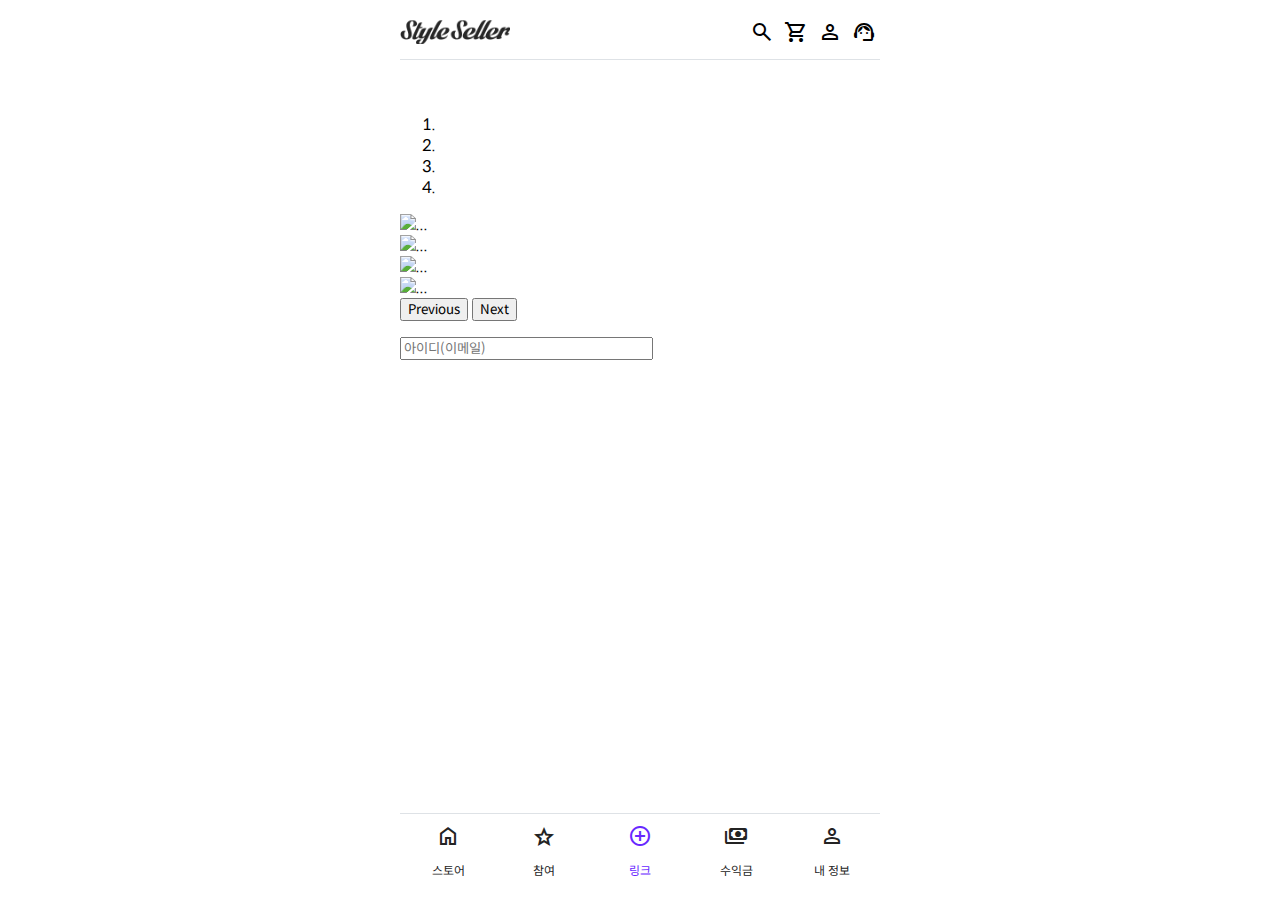
==== log_select.html @ 2535359a "[update] subpage1/5 add Reactive Web Page" ====
<!DOCTYPE html>
<html lang="en">
<head>
	<meta charset="UTF-8">
	<meta name="viewport" content="width=device-width, initial-scale=1.0">

	<link rel="stylesheet" href="https://cdn.jsdelivr.net/npm/bootstrap@4.6.2/dist/css/bootstrap.min.css" integrity="sha384-xOolHFLEh07PJGoPkLv1IbcEPTNtaed2xpHsD9ESMhqIYd0nLMwNLD69Npy4HI+N" crossorigin="anonymous">


	<link rel="stylesheet" href="https://fonts.googleapis.com/css2?family=Material+Symbols+Outlined:opsz,wght,FILL,GRAD@20..48,100..700,0..1,-50..200" />


	<link rel="stylesheet" href="log-select.css">
	<link rel="stylesheet" href="fonts.css">



	<title>로그인</title>
</head>



<body>
	


	<div id="wrapper">
		


		<div id="nav">

			<div class="nav_logo"></div>
			<div class="nab_menu_1">
				<div><a href="" class="search fons_style_none "><span class="material-symbols-outlined nav-icon">
					search
				</span></a></div>
				<div><a href="" class="cart fons_style_none"><span class="material-symbols-outlined nav-icon">
					shopping_cart
				</span></a></div>
				<div><a href="" class="personal fons_style_none "><span class="material-symbols-outlined nav-icon">
					person
				</span></a></div>
				<div><a href="" class="cust_service fons_style_none "><span class="material-symbols-outlined nav-icon">
					support_agent
				</span></a></div>
			</div>

		</div>





		<!-- carousel -->



		<div class="container-fluid">
			<div class="row">
				<div class="col">



					<div id="carouselExampleIndicators" class="carousel slide" data-ride="carousel">

						<ol class="carousel-indicators">
							<li data-target="#carouselExampleIndicators" data-slide-to="0" class="active"></li>
							<li data-target="#carouselExampleIndicators" data-slide-to="1"></li>
							<li data-target="#carouselExampleIndicators" data-slide-to="2"></li>
							<li data-target="#carouselExampleIndicators" data-slide-to="3"></li>							
						</ol>


						<div class="carousel-inner">
							<div class="carousel-item active">
								<img src="img/slide1.jpg" class="d-block w-100 img-fluid" alt="...">
							</div>
							<div class="carousel-item">
								<img src="img/slide2.jpg" class="d-block w-100 img-fluid" alt="...">
							</div>
							<div class="carousel-item">
								<img src="img/slide3.jpg" class="d-block w-100 img-fluid" alt="...">
							</div>
							<div class="carousel-item">
								<img src="img/slide4.jpg" class="d-block w-100 img-fluid" alt="...">
							</div>
						</div>


						<button class="carousel-control-prev" type="button" data-target="#carouselExampleIndicators" data-slide="prev">
							<span class="carousel-control-prev-icon" aria-hidden="true"></span>
							<span class="sr-only">Previous</span>
						</button>

						<button class="carousel-control-next" type="button" data-target="#carouselExampleIndicators" data-slide="next">
							<span class="carousel-control-next-icon" aria-hidden="true"></span>
							<span class="sr-only">Next</span>
						</button>
					</div>





				</div>
			</div>

		</div>



		<!-- 로그인메뉴 -->


		<form action="">

			<p><input type="text" placeholder="아이디(이메일)" name="id"></p>			

		</form>

		<!-- 작성 영역 -->


		<div id="nav2">

			<div class="nav2_menu">
				<a href="">
					<span class="material-symbols-outlined">
						home
					</span>
					<p>스토어</p>
				</a>
			</div>


			<div class="nav2_menu">
				<a href="">
					<span class="material-symbols-outlined">
						star
					</span>
					<p>참여</p>
				</a>
			</div>



			<div class="nav2_menu">

				<a href=""><span class="material-symbols-outlined">
					add_circle
				</span>
				<p>링크</p>
			</a>

		</div>


		<div class="nav2_menu">

			<a href="">
				<span class="material-symbols-outlined">
					payments
				</span>

				<p>수익금</p>

			</a>

		</div>


		<div class="nav2_menu">
			<a href="">
				<span class="material-symbols-outlined">
					person
				</span>
				<p>내 정보</p>
			</a>
		</div>


	</div>


</div>



<script src="https://cdn.jsdelivr.net/npm/jquery@3.5.1/dist/jquery.slim.min.js" integrity="sha384-DfXdz2htPH0lsSSs5nCTpuj/zy4C+OGpamoFVy38MVBnE+IbbVYUew+OrCXaRkfj" crossorigin="anonymous"></script>
<script src="https://cdn.jsdelivr.net/npm/bootstrap@4.6.2/dist/js/bootstrap.bundle.min.js" integrity="sha384-Fy6S3B9q64WdZWQUiU+q4/2Lc9npb8tCaSX9FK7E8HnRr0Jz8D6OP9dO5Vg3Q9ct" crossorigin="anonymous"></script>


<script>
	
	$('.carousel').carousel({
		interval: 1000
	})

</script>


</body>


</html>
---- log-select.css ----
body {
	overflow-x: hidden;
	padding-top: 40px;
	padding-bottom: 50px;
}




.material-symbols-outlined {
  font-variation-settings:
  'FILL' 0,
  'wght' 400,
  'GRAD' 0,
  'opsz' 24
}



#wrapper {
	width: 480px;
	padding: 50px 10px;
	margin: 0 auto;
}


/*nav*/


#nav {
	width: 480px;
	margin: 0 auto;
	display: flex;
	position: fixed;
	padding: 20px 0 10px;
	border-bottom: 1px solid #dee2e6;
	z-index: 99;
	background-color: white;
	top: 0;

}

.nav_logo {

	background: url(img/logo.png) no-repeat center/cover;
	width: 110px;
	height: 24px;
}

.nab_menu_1 {
	display: flex;
	position: relative;
	left: 480px;
	margin-left: -250px;
}

.nab_menu_1 div {
	margin-left: 10px;
}



.link_1{
	background: url(img/Top_banner_01.png) no-repeat;
	width: 100%;
	height: 50px;
	margin-bottom: 70px;
	position: relative;
	top: 60px;
}



.nav-icon {
	color: black;
}






#nav2 {
	display: flex;
	border-top: 1px solid #dee2e6;
	padding: 10px 0;
	position: fixed;
	bottom: 0;
	width: 480px;
	background-color: white; 
}


.nav2_menu {
	width: 20%;
	text-align: center;
	font-size: 12px;
	display: block;
	cursor: pointer;
}

.nav2_menu  a {
	text-decoration: none;
	color: #232323
}

.nav2_menu:nth-of-type(3) a, .nav2_menu:nth-of-type(3) p{
	color: #6928ff;
}





/* 추가 css */
---- fonts.css ----
/*##################################
font-family
##################################*/

@font-face {
	font-family: 'Spoqa Han Sans Neo';
	font-weight: 700;
	src: local('Spoqa Han Sans Neo Bold'),
	url('fonts/SpoqaHanSansNeo-Bold.woff2') format('woff2'),
	url('fonts/SpoqaHanSansNeo-Bold.woff') format('woff'),
	url('fonts/SpoqaHanSansNeo-Bold.ttf') format('truetype');
}


@font-face {
	font-family: 'Spoqa Han Sans Neo';
	font-weight: 500;
	src: local('Spoqa Han Sans Neo Medium'),
	url('fonts/SpoqaHanSansNeo-Medium.woff2') format('woff2'),
	url('fonts/SpoqaHanSansNeo-Medium.woff') format('woff'),
	url('fonts/SpoqaHanSansNeo-Medium.ttf') format('truetype');
}

@font-face {
	font-family: 'Spoqa Han Sans Neo';
	font-weight: 400;
	src: local('Spoqa Han Sans Neo Regular'),
	url('fonts/SpoqaHanSansNeo-Regular.woff2') format('woff2'),
	url('fonts/SpoqaHanSansNeo-Regular.woff') format('woff'),
	url('fonts/SpoqaHanSansNeo-Regular.ttf') format('truetype');
}

@font-face {
	font-family: 'Spoqa Han Sans Neo';
	font-weight: 300;
	src: local('Spoqa Han Sans Neo Light'),
	url('fonts/SpoqaHanSansNeo-Light.woff2') format('woff2'),
	url('fonts/SpoqaHanSansNeo-Light.woff') format('woff'),
	url('fonts/SpoqaHanSansNeo-Light.ttf') format('truetype');
}

@font-face {
	font-family: 'Spoqa Han Sans Neo';
	font-weight: 100;
	src: local('Spoqa Han Sans Neo Thin'),
	url('fonts/SpoqaHanSansNeo-Thin.woff2') format('woff2'),
	url('fonts/SpoqaHanSansNeo-Thin.woff') format('woff'),
	url('fonts/SpoqaHanSansNeo-Thin.ttf') format('truetype');
}




.material-symbols-outlined {
	font-variation-settings:
	'FILL' 0,
	'wght' 400,
	'GRAD' 0,
	'opsz' 24
}


* {

	font-family: 'Spoqa Han Sans Neo', 'sans-serif';
}
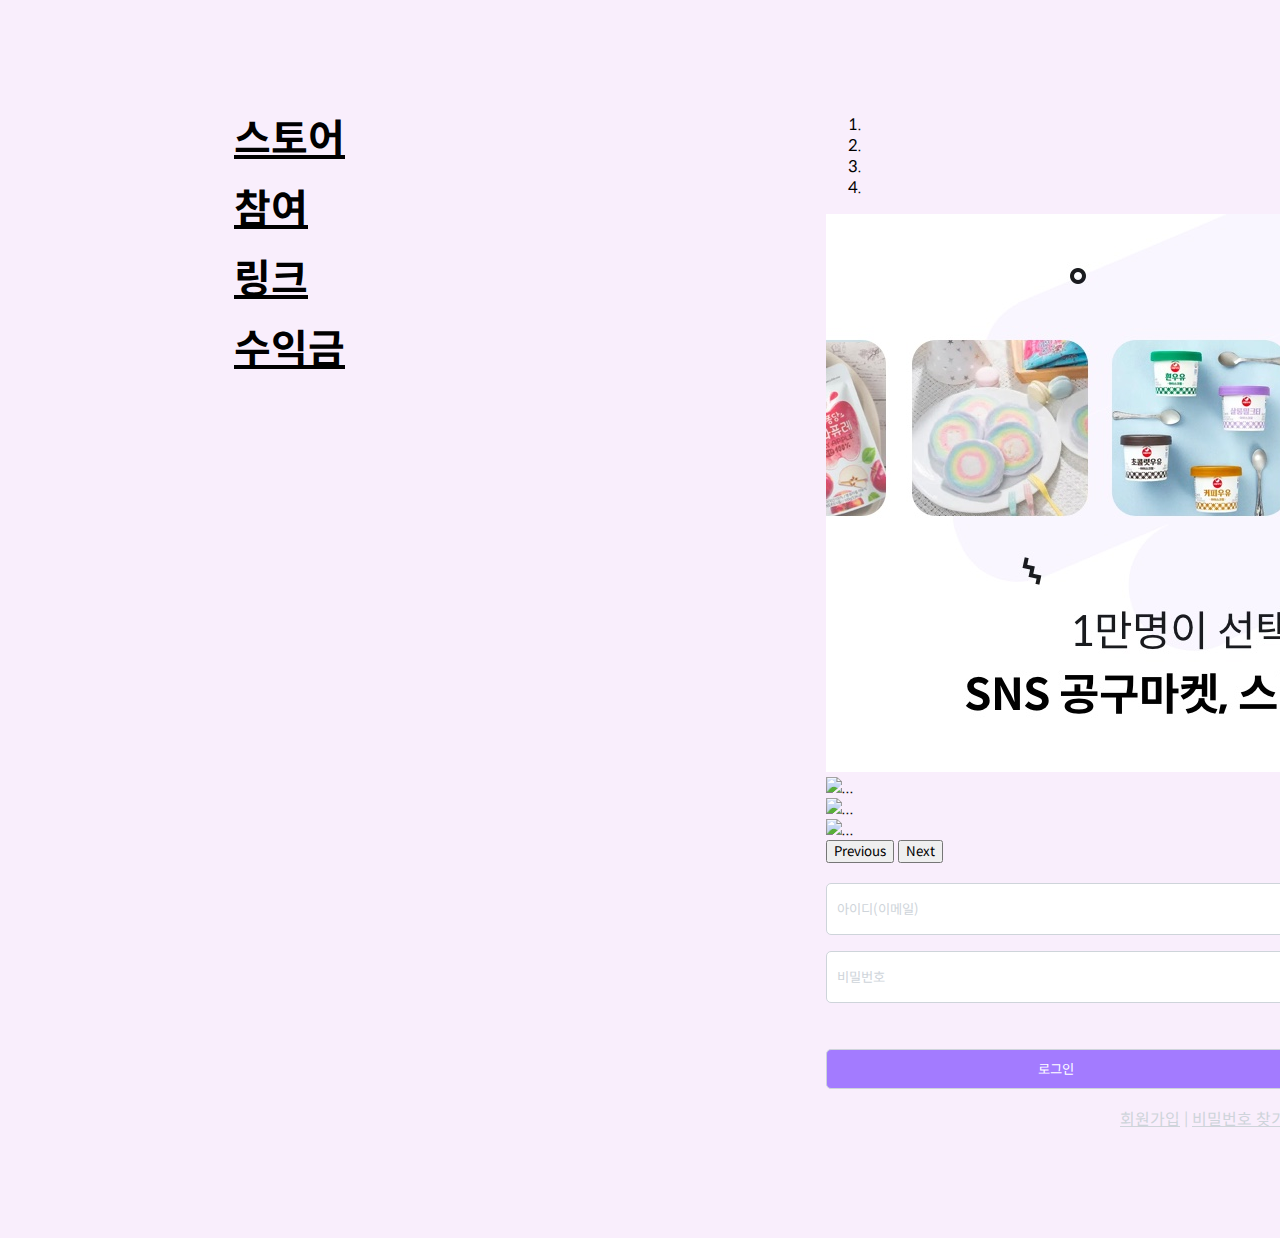
==== commit 60cbdc23: "[update] log_select page & add_member(login.html)" ====
--- a/log_select.html
+++ b/log_select.html
@@ -26,181 +26,212 @@
 
 	<div id="wrapper">
 		
-
-
-		<div id="nav">
-
-			<div class="nav_logo"></div>
-			<div class="nab_menu_1">
-				<div><a href="" class="search fons_style_none "><span class="material-symbols-outlined nav-icon">
-					search
-				</span></a></div>
-				<div><a href="" class="cart fons_style_none"><span class="material-symbols-outlined nav-icon">
-					shopping_cart
-				</span></a></div>
-				<div><a href="" class="personal fons_style_none "><span class="material-symbols-outlined nav-icon">
-					person
-				</span></a></div>
-				<div><a href="" class="cust_service fons_style_none "><span class="material-symbols-outlined nav-icon">
-					support_agent
-				</span></a></div>
-			</div>
-
-		</div>
-
-
-
-
-
-		<!-- carousel -->
-
-
-
-		<div class="container-fluid">
-			<div class="row">
-				<div class="col">
-
-
-
-					<div id="carouselExampleIndicators" class="carousel slide" data-ride="carousel">
-
-						<ol class="carousel-indicators">
-							<li data-target="#carouselExampleIndicators" data-slide-to="0" class="active"></li>
-							<li data-target="#carouselExampleIndicators" data-slide-to="1"></li>
-							<li data-target="#carouselExampleIndicators" data-slide-to="2"></li>
-							<li data-target="#carouselExampleIndicators" data-slide-to="3"></li>							
-						</ol>
-
-
-						<div class="carousel-inner">
-							<div class="carousel-item active">
-								<img src="img/slide1.jpg" class="d-block w-100 img-fluid" alt="...">
+		<div class="lg-view">	
+			<div id="section1">
+
+
+
+
+				<div id="nav-big">
+					
+					
+			
+					<ul>
+
+						<li class="hover-li"><a href="store.html" class="nav-big-a">스토어</a></li>
+						<li class="hover-li"><a href="#" class="nav-big-a">참여</a></li>
+						<li class="hover-li"><a href="#" class="nav-big-a">링크</a></li>
+						<li class="hover-li"><a href="#" class="nav-big-a">수익금</a></li>
+
+
+					</ul>
+					
+						<!-- <img src="img/m_bg_main1.jpg" alt=""> -->
+
+
+
+					</div>			
+
+
+				</div>
+
+
+
+
+				<div id="section2">
+
+					<div id="nav">
+
+						<div class="nav_logo"></div>
+						<div class="nab_menu_1">
+							<div><a href="" class="search fons_style_none "><span class="material-symbols-outlined nav-icon">
+								search
+							</span></a></div>
+							<div><a href="" class="cart fons_style_none"><span class="material-symbols-outlined nav-icon">
+								shopping_cart
+							</span></a></div>
+							<div><a href="" class="personal fons_style_none "><span class="material-symbols-outlined nav-icon">
+								person
+							</span></a></div>
+							<div><a href="" class="cust_service fons_style_none "><span class="material-symbols-outlined nav-icon">
+								support_agent
+							</span></a></div>
+						</div>
+
+
+
+					</div>
+
+					<!-- carousel -->
+
+
+					<div id="carousel">	
+
+
+						<div id="carouselExampleIndicators" class="carousel slide" data-ride="carousel">
+
+							<ol class="carousel-indicators">
+								<li data-target="#carouselExampleIndicators" data-slide-to="0" class="active"></li>
+								<li data-target="#carouselExampleIndicators" data-slide-to="1"></li>
+								<li data-target="#carouselExampleIndicators" data-slide-to="2"></li>
+								<li data-target="#carouselExampleIndicators" data-slide-to="3"></li>							
+							</ol>
+
+
+							<div class="carousel-inner">
+								<div class="carousel-item active">
+									<img src="img/slide1.jpg" class="d-block w-100 img-fluid" alt="...">
+								</div>
+								<div class="carousel-item">
+									<img src="img/slide2.jpg" class="d-block w-100 img-fluid" alt="...">
+								</div>
+								<div class="carousel-item">
+									<img src="img/slide3.jpg" class="d-block w-100 img-fluid" alt="...">
+								</div>
+								<div class="carousel-item">
+									<img src="img/slide4.jpg" class="d-block w-100 img-fluid" alt="...">
+								</div>
 							</div>
-							<div class="carousel-item">
-								<img src="img/slide2.jpg" class="d-block w-100 img-fluid" alt="...">
-							</div>
-							<div class="carousel-item">
-								<img src="img/slide3.jpg" class="d-block w-100 img-fluid" alt="...">
-							</div>
-							<div class="carousel-item">
-								<img src="img/slide4.jpg" class="d-block w-100 img-fluid" alt="...">
-							</div>
-						</div>
-
-
-						<button class="carousel-control-prev" type="button" data-target="#carouselExampleIndicators" data-slide="prev">
-							<span class="carousel-control-prev-icon" aria-hidden="true"></span>
-							<span class="sr-only">Previous</span>
-						</button>
-
-						<button class="carousel-control-next" type="button" data-target="#carouselExampleIndicators" data-slide="next">
-							<span class="carousel-control-next-icon" aria-hidden="true"></span>
-							<span class="sr-only">Next</span>
-						</button>
+
+
+							<button class="carousel-control-prev" type="button" data-target="#carouselExampleIndicators" data-slide="prev">
+								<span class="carousel-control-prev-icon" aria-hidden="true"></span>
+								<span class="sr-only">Previous</span>
+							</button>
+
+							<button class="carousel-control-next" type="button" data-target="#carouselExampleIndicators" data-slide="next">
+								<span class="carousel-control-next-icon" aria-hidden="true"></span>
+								<span class="sr-only">Next</span>
+							</button>
+						</div>
+
+
+						<div id="form">	
+
+							<form action="">
+
+								<p><input type="text" placeholder="아이디(이메일)" name="id"></p>			
+								<p><input type="pssword" placeholder="비밀번호" name="id"></p>
+
+								<input type="submit" value="로그인" id="submit_btn" onclick="checkForm()">
+							</form>
+
+							<!-- 작성 영역 -->
+						</div>
+
+						<div class="select-menu">
+							<span><a href="login.html">회원가입</a></span>
+							<span><a href="#">비밀번호 찾기</a></span>
+						</div>
+
 					</div>
 
-
-
-
-
-				</div>
-			</div>
-
-		</div>
-
-
-
-		<!-- 로그인메뉴 -->
-
-
-		<form action="">
-
-			<p><input type="text" placeholder="아이디(이메일)" name="id"></p>			
-
-		</form>
-
-		<!-- 작성 영역 -->
-
-
-		<div id="nav2">
+				</div>
+
+			</div>
+
+			<!-- 로그인메뉴 -->
+
+
+
+			<div id="nav2">
+
+				<div class="nav2_menu">
+					<a href="">
+						<span class="material-symbols-outlined">
+							home
+						</span>
+						<p>스토어</p>
+					</a>
+				</div>
+
+
+				<div class="nav2_menu">
+					<a href="">
+						<span class="material-symbols-outlined">
+							star
+						</span>
+						<p>참여</p>
+					</a>
+				</div>
+
+
+
+				<div class="nav2_menu">
+
+					<a href=""><span class="material-symbols-outlined">
+						add_circle
+					</span>
+					<p>링크</p>
+				</a>
+
+			</div>
+
+
+			<div class="nav2_menu">
+
+				<a href="">
+					<span class="material-symbols-outlined">
+						payments
+					</span>
+
+					<p>수익금</p>
+
+				</a>
+
+			</div>
+
 
 			<div class="nav2_menu">
 				<a href="">
 					<span class="material-symbols-outlined">
-						home
+						person
 					</span>
-					<p>스토어</p>
+					<p>내 정보</p>
 				</a>
 			</div>
 
 
-			<div class="nav2_menu">
-				<a href="">
-					<span class="material-symbols-outlined">
-						star
-					</span>
-					<p>참여</p>
-				</a>
-			</div>
-
-
-
-			<div class="nav2_menu">
-
-				<a href=""><span class="material-symbols-outlined">
-					add_circle
-				</span>
-				<p>링크</p>
-			</a>
-
 		</div>
 
 
-		<div class="nav2_menu">
-
-			<a href="">
-				<span class="material-symbols-outlined">
-					payments
-				</span>
-
-				<p>수익금</p>
-
-			</a>
-
-		</div>
-
-
-		<div class="nav2_menu">
-			<a href="">
-				<span class="material-symbols-outlined">
-					person
-				</span>
-				<p>내 정보</p>
-			</a>
-		</div>
-
-
-	</div>
-
-
-</div>
-
-
-
-<script src="https://cdn.jsdelivr.net/npm/jquery@3.5.1/dist/jquery.slim.min.js" integrity="sha384-DfXdz2htPH0lsSSs5nCTpuj/zy4C+OGpamoFVy38MVBnE+IbbVYUew+OrCXaRkfj" crossorigin="anonymous"></script>
-<script src="https://cdn.jsdelivr.net/npm/bootstrap@4.6.2/dist/js/bootstrap.bundle.min.js" integrity="sha384-Fy6S3B9q64WdZWQUiU+q4/2Lc9npb8tCaSX9FK7E8HnRr0Jz8D6OP9dO5Vg3Q9ct" crossorigin="anonymous"></script>
-
-
-<script>
-	
-	$('.carousel').carousel({
-		interval: 1000
-	})
-
-</script>
-
-
-</body>
-
-
-</html>+
+
+
+		<script src="https://cdn.jsdelivr.net/npm/jquery@3.5.1/dist/jquery.slim.min.js" integrity="sha384-DfXdz2htPH0lsSSs5nCTpuj/zy4C+OGpamoFVy38MVBnE+IbbVYUew+OrCXaRkfj" crossorigin="anonymous"></script>
+		<script src="https://cdn.jsdelivr.net/npm/bootstrap@4.6.2/dist/js/bootstrap.bundle.min.js" integrity="sha384-Fy6S3B9q64WdZWQUiU+q4/2Lc9npb8tCaSX9FK7E8HnRr0Jz8D6OP9dO5Vg3Q9ct" crossorigin="anonymous"></script>
+
+
+		<script>
+
+			$('.carousel').carousel({
+				interval: 1000
+			})
+
+		</script>
+
+
+	</body>
+
+
+	</html>--- a/log-select.css
+++ b/log-select.css
@@ -3,6 +3,7 @@
 	overflow-x: hidden;
 	padding-top: 40px;
 	padding-bottom: 50px;
+	background: #f9eefc;
 }
 
 
@@ -19,14 +20,83 @@
 
 
 #wrapper {
-	width: 480px;
-	padding: 50px 10px;
+	width: 100%;
+	padding: 50px 100px;
 	margin: 0 auto;
 }
 
 
+.select-menu {
+	margin-top: 20px;
+	text-align: right;
+}
+
+.select-menu span a {
+	color: #ced4da;
+}
+
+
+
+.select-menu span:nth-of-type(1)::after {
+	content: " |";
+	color: #ced4da;
+}
+
+
+#submit_btn {
+	margin-top: 30px;
+	background-color: #A37BFF;
+	color: white;
+}
+
+#submit_btn:hover {
+	color: black;
+}
+
+
+
+
+.lg-view{
+	display: flex;
+	justify-content: center;
+}
+
+
 /*nav*/
 
+
+
+
+#section1 {
+	width: 50%;
+
+}
+
+#casousel {
+	width: 50%;
+}
+
+#section2 {
+	width: 460px;
+}
+
+
+.nav-big-a {
+	color: black;
+	font-weight: bold;
+	font-size: 40px;
+}
+
+ul li {
+	list-style: none;
+	margin-bottom: 20px;
+
+}
+
+.nav-big img {
+	position: absolute;
+	top: 	0;
+}
 
 #nav {
 	width: 480px;
@@ -111,6 +181,160 @@
 
 
 
+	#nav {
+		display:none;
+	}
+
+	#nav2 {
+		display:none;
+	}
+
+#form {
+	margin-top: 20px;
+}
+
+
+input {
+	width: 100%;
+	height: 40px;
+	border: 1px solid #ced4da;
+	border-radius: 5px;
+	padding: 5px;
+}
+
+
+input::placeholder {
+	color: #ced4da;
+	padding: 5px;
+
+}
+
+
+input:focus {
+	outline: 1px solid #A37BFF;
+}
+
+
+
 
 
 /* 추가 css */
+
+
+
+@media screen and (max-width: 1000px) and (min-width: 768px) { 
+
+
+	body {
+
+		background: white;
+
+	}
+
+
+
+
+
+	#nav {
+		display: flex;
+
+	}
+
+
+	#nav2 {
+		display: flex;
+
+	}
+
+
+	#section1 {
+		display: none;
+	}
+
+	#casousel {
+		width: 100%;
+
+	}
+
+
+.select-menu {
+	text-align: center;
+}
+
+}
+
+@media screen and (max-width: 767px) and (min-width: 521px) { 
+
+
+	body {
+
+		background: white;
+
+	}
+
+
+
+
+
+	#nav {
+		display: flex;
+
+	}
+
+
+	#nav2 {
+		display: flex;
+
+	}
+
+
+	#section1 {
+		display: none;
+	}
+
+	#casousel {
+		width: 100%;
+
+	}
+.select-menu {
+	text-align: center;
+}
+
+}
+
+
+
+@media screen and (max-width: 520px) {
+
+
+		body {
+
+		background: white;
+
+	}
+
+	#nav {
+		display: flex;
+		left: 0;
+	}
+
+
+	#nav2 {
+		display: flex;
+		left: 0;
+	}
+
+
+	#section1 {
+		display: none;
+	}
+
+#casousel {
+	width: 100%;
+
+}
+.select-menu {
+	text-align: center;
+}
+
+}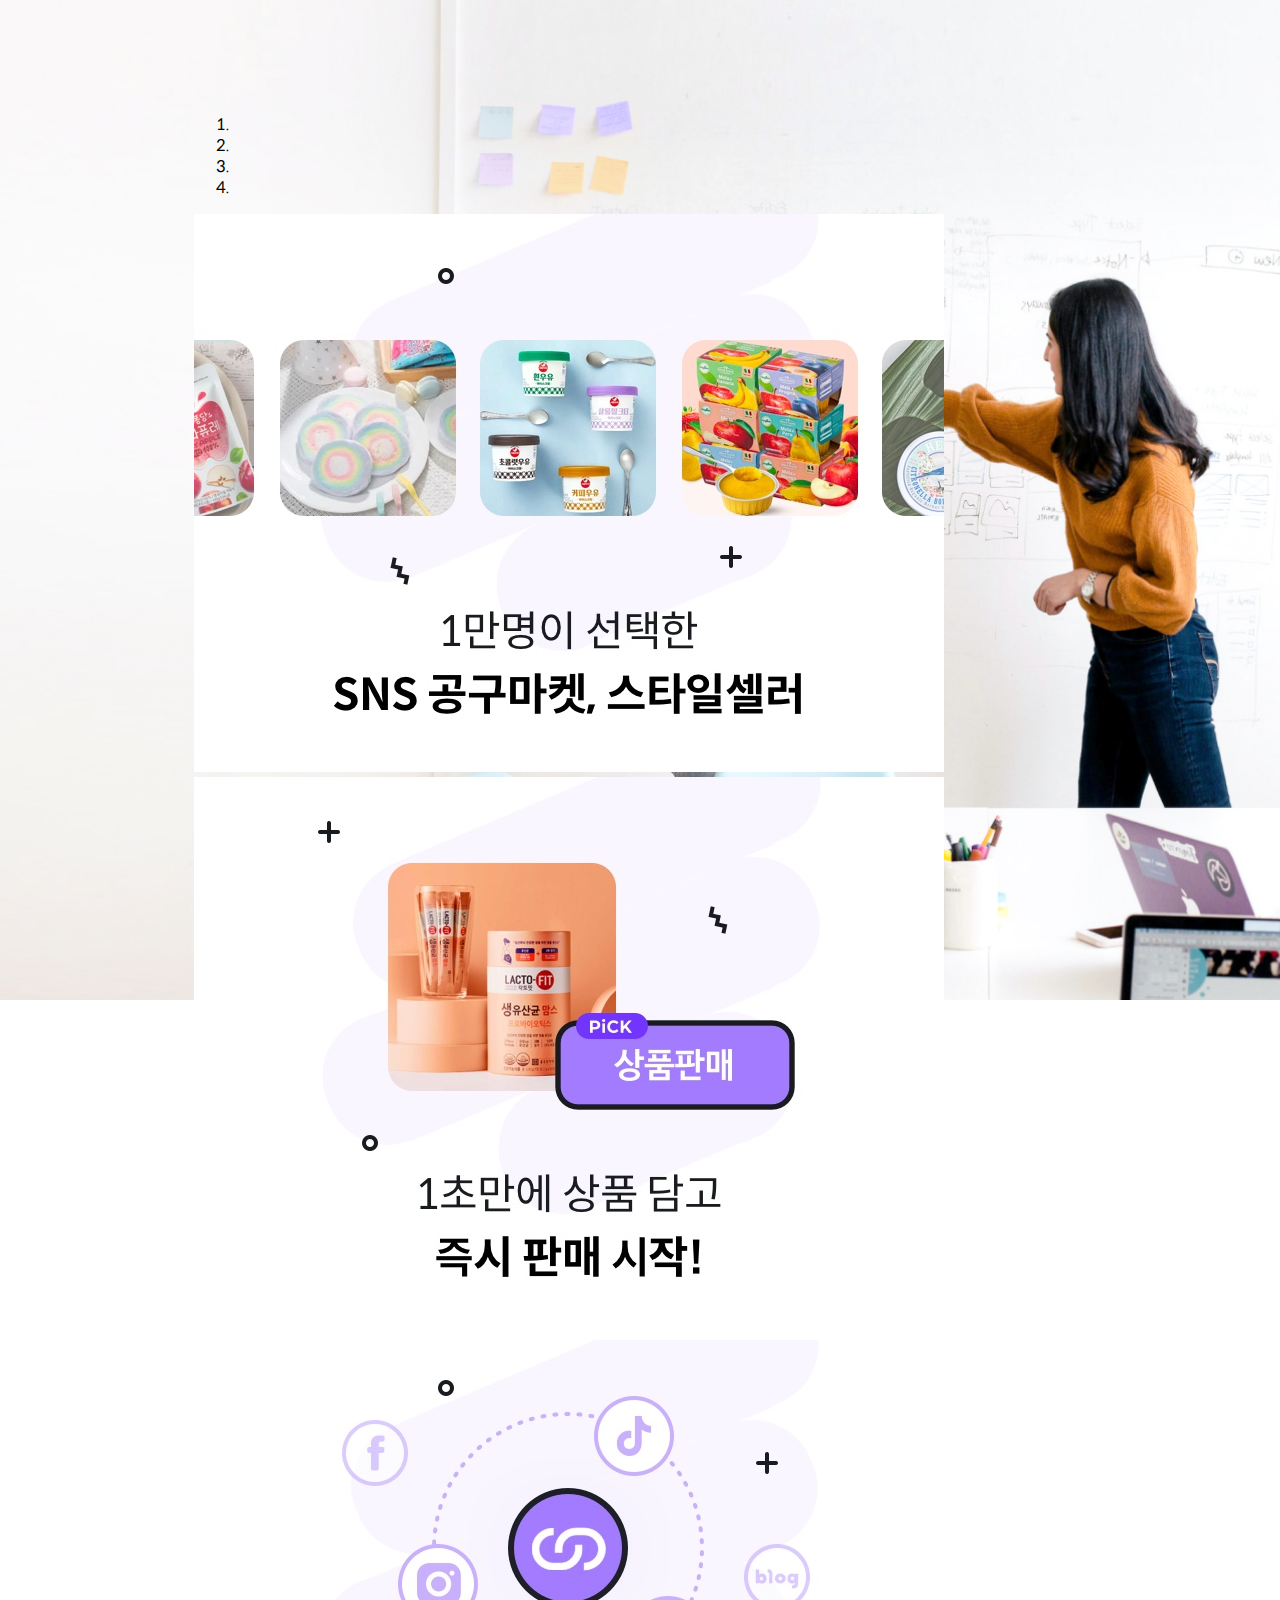
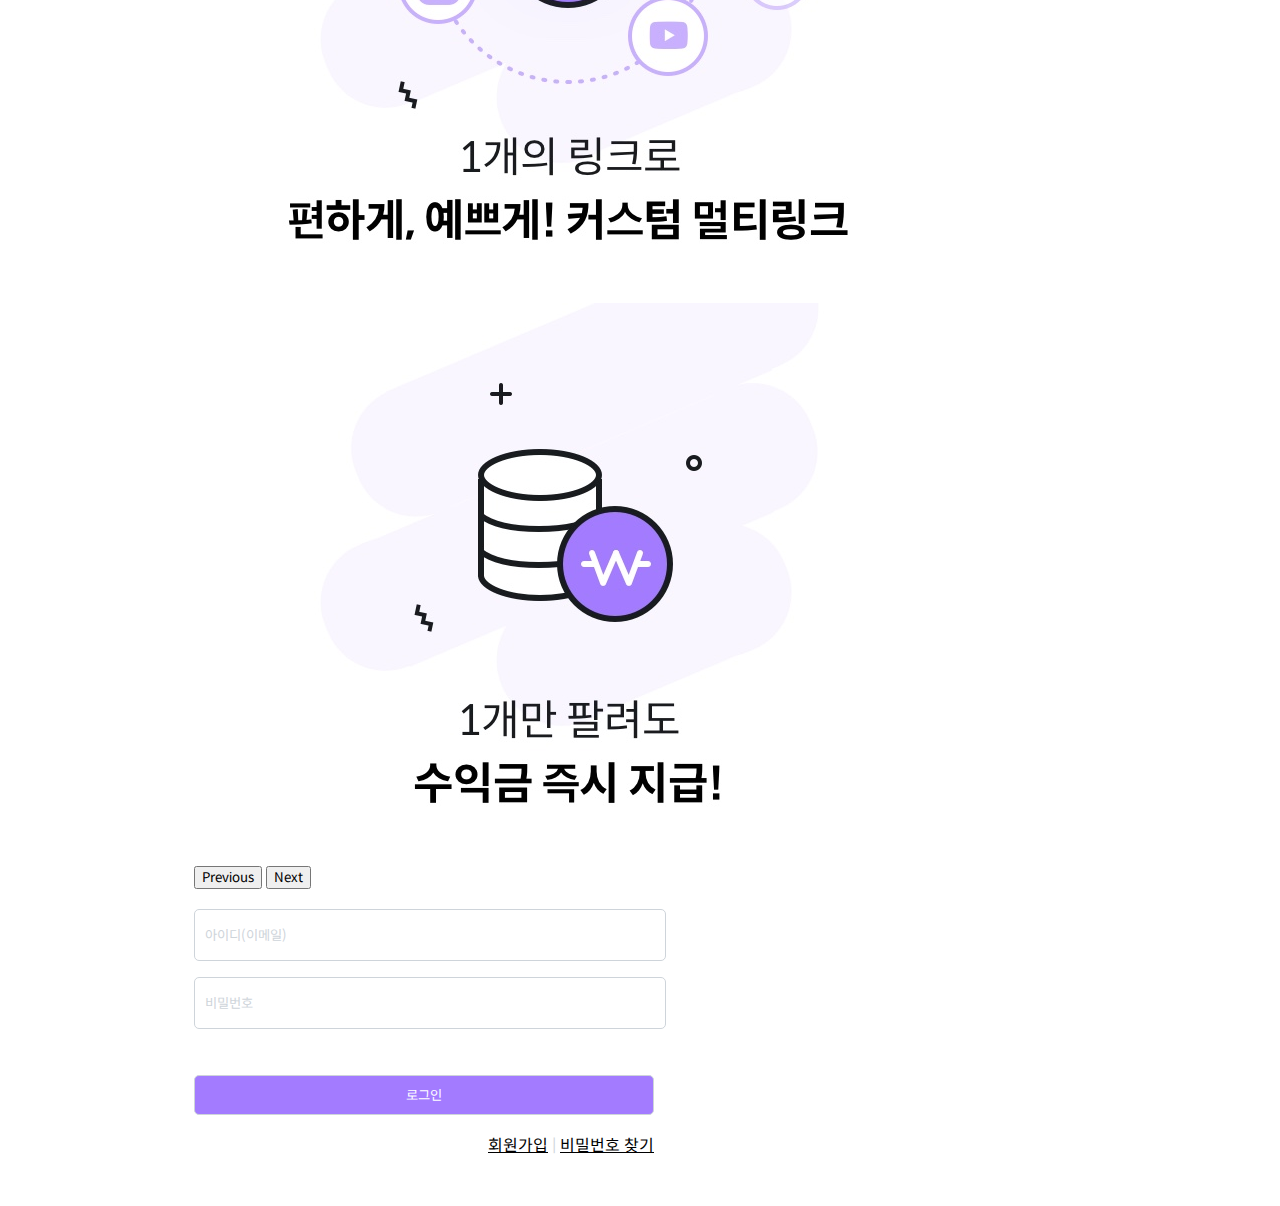
==== commit 0ff904c8: "[update] fixed index & details" ====
--- a/log_select.html
+++ b/log_select.html
@@ -27,211 +27,115 @@
 	<div id="wrapper">
 		
 		<div class="lg-view">	
-			<div id="section1">
 
 
 
 
-				<div id="nav-big">
-					
-					
-			
-					<ul>
 
-						<li class="hover-li"><a href="store.html" class="nav-big-a">스토어</a></li>
-						<li class="hover-li"><a href="#" class="nav-big-a">참여</a></li>
-						<li class="hover-li"><a href="#" class="nav-big-a">링크</a></li>
-						<li class="hover-li"><a href="#" class="nav-big-a">수익금</a></li>
+			<div id="section2">
 
 
-					</ul>
-					
-						<!-- <img src="img/m_bg_main1.jpg" alt=""> -->
+				<!-- carousel -->
 
 
-
-					</div>			
+				<div id="carousel">	
 
 
-				</div>
+					<div id="carouselExampleIndicators" class="carousel slide" data-ride="carousel">
+
+						<ol class="carousel-indicators">
+							<li data-target="#carouselExampleIndicators" data-slide-to="0" class="active"></li>
+							<li data-target="#carouselExampleIndicators" data-slide-to="1"></li>
+							<li data-target="#carouselExampleIndicators" data-slide-to="2"></li>
+							<li data-target="#carouselExampleIndicators" data-slide-to="3"></li>							
+						</ol>
 
 
-
-
-				<div id="section2">
-
-					<div id="nav">
-
-						<div class="nav_logo"></div>
-						<div class="nab_menu_1">
-							<div><a href="" class="search fons_style_none "><span class="material-symbols-outlined nav-icon">
-								search
-							</span></a></div>
-							<div><a href="" class="cart fons_style_none"><span class="material-symbols-outlined nav-icon">
-								shopping_cart
-							</span></a></div>
-							<div><a href="" class="personal fons_style_none "><span class="material-symbols-outlined nav-icon">
-								person
-							</span></a></div>
-							<div><a href="" class="cust_service fons_style_none "><span class="material-symbols-outlined nav-icon">
-								support_agent
-							</span></a></div>
+						<div class="carousel-inner">
+							<div class="carousel-item active">
+								<img src="img/slide1.jpg" class="d-block w-100 img-fluid" alt="...">
+							</div>
+							<div class="carousel-item">
+								<img src="img/slide2.jpg" class="d-block w-100 img-fluid" alt="...">
+							</div>
+							<div class="carousel-item">
+								<img src="img/slide3.jpg" class="d-block w-100 img-fluid" alt="...">
+							</div>
+							<div class="carousel-item">
+								<img src="img/slide4.jpg" class="d-block w-100 img-fluid" alt="...">
+							</div>
 						</div>
 
 
+						<button class="carousel-control-prev" type="button" data-target="#carouselExampleIndicators" data-slide="prev">
+							<span class="carousel-control-prev-icon" aria-hidden="true"></span>
+							<span class="sr-only">Previous</span>
+						</button>
 
+						<button class="carousel-control-next" type="button" data-target="#carouselExampleIndicators" data-slide="next">
+							<span class="carousel-control-next-icon" aria-hidden="true"></span>
+							<span class="sr-only">Next</span>
+						</button>
 					</div>
 
-					<!-- carousel -->
 
+					<div id="form">	
 
-					<div id="carousel">	
+						<form action="">
 
+							<p><input type="text" placeholder="아이디(이메일)" name="id"></p>			
+							<p><input type="pssword" placeholder="비밀번호" name="id"></p>
 
-						<div id="carouselExampleIndicators" class="carousel slide" data-ride="carousel">
+							<input type="submit" value="로그인" id="submit_btn" onclick="checkForm()">
+						</form>
 
-							<ol class="carousel-indicators">
-								<li data-target="#carouselExampleIndicators" data-slide-to="0" class="active"></li>
-								<li data-target="#carouselExampleIndicators" data-slide-to="1"></li>
-								<li data-target="#carouselExampleIndicators" data-slide-to="2"></li>
-								<li data-target="#carouselExampleIndicators" data-slide-to="3"></li>							
-							</ol>
+						<!-- 작성 영역 -->
+					</div>
 
-
-							<div class="carousel-inner">
-								<div class="carousel-item active">
-									<img src="img/slide1.jpg" class="d-block w-100 img-fluid" alt="...">
-								</div>
-								<div class="carousel-item">
-									<img src="img/slide2.jpg" class="d-block w-100 img-fluid" alt="...">
-								</div>
-								<div class="carousel-item">
-									<img src="img/slide3.jpg" class="d-block w-100 img-fluid" alt="...">
-								</div>
-								<div class="carousel-item">
-									<img src="img/slide4.jpg" class="d-block w-100 img-fluid" alt="...">
-								</div>
-							</div>
-
-
-							<button class="carousel-control-prev" type="button" data-target="#carouselExampleIndicators" data-slide="prev">
-								<span class="carousel-control-prev-icon" aria-hidden="true"></span>
-								<span class="sr-only">Previous</span>
-							</button>
-
-							<button class="carousel-control-next" type="button" data-target="#carouselExampleIndicators" data-slide="next">
-								<span class="carousel-control-next-icon" aria-hidden="true"></span>
-								<span class="sr-only">Next</span>
-							</button>
-						</div>
-
-
-						<div id="form">	
-
-							<form action="">
-
-								<p><input type="text" placeholder="아이디(이메일)" name="id"></p>			
-								<p><input type="pssword" placeholder="비밀번호" name="id"></p>
-
-								<input type="submit" value="로그인" id="submit_btn" onclick="checkForm()">
-							</form>
-
-							<!-- 작성 영역 -->
-						</div>
-
-						<div class="select-menu">
-							<span><a href="login.html">회원가입</a></span>
-							<span><a href="#">비밀번호 찾기</a></span>
-						</div>
-
+					<div class="select-menu">
+						<span><a href="join.html">회원가입</a></span>
+						<span><a href="#">비밀번호 찾기</a></span>
 					</div>
 
 				</div>
 
 			</div>
 
-			<!-- 로그인메뉴 -->
+			
 
+			<div id="section1">
 
-
-			<div id="nav2">
-
-				<div class="nav2_menu">
-					<a href="">
-						<span class="material-symbols-outlined">
-							home
-						</span>
-						<p>스토어</p>
-					</a>
-				</div>
-
-
-				<div class="nav2_menu">
-					<a href="">
-						<span class="material-symbols-outlined">
-							star
-						</span>
-						<p>참여</p>
-					</a>
-				</div>
-
-
-
-				<div class="nav2_menu">
-
-					<a href=""><span class="material-symbols-outlined">
-						add_circle
-					</span>
-					<p>링크</p>
-				</a>
 
 			</div>
 
+		</div>
 
-			<div class="nav2_menu">
-
-				<a href="">
-					<span class="material-symbols-outlined">
-						payments
-					</span>
-
-					<p>수익금</p>
-
-				</a>
-
-			</div>
-
-
-			<div class="nav2_menu">
-				<a href="">
-					<span class="material-symbols-outlined">
-						person
-					</span>
-					<p>내 정보</p>
-				</a>
-			</div>
-
-
-		</div>
+		<!-- 로그인메뉴 -->
 
 
 
 
 
-		<script src="https://cdn.jsdelivr.net/npm/jquery@3.5.1/dist/jquery.slim.min.js" integrity="sha384-DfXdz2htPH0lsSSs5nCTpuj/zy4C+OGpamoFVy38MVBnE+IbbVYUew+OrCXaRkfj" crossorigin="anonymous"></script>
-		<script src="https://cdn.jsdelivr.net/npm/bootstrap@4.6.2/dist/js/bootstrap.bundle.min.js" integrity="sha384-Fy6S3B9q64WdZWQUiU+q4/2Lc9npb8tCaSX9FK7E8HnRr0Jz8D6OP9dO5Vg3Q9ct" crossorigin="anonymous"></script>
+	</div>
 
 
-		<script>
-
-			$('.carousel').carousel({
-				interval: 1000
-			})
-
-		</script>
 
 
-	</body>
+
+	<script src="https://cdn.jsdelivr.net/npm/jquery@3.5.1/dist/jquery.slim.min.js" integrity="sha384-DfXdz2htPH0lsSSs5nCTpuj/zy4C+OGpamoFVy38MVBnE+IbbVYUew+OrCXaRkfj" crossorigin="anonymous"></script>
+	<script src="https://cdn.jsdelivr.net/npm/bootstrap@4.6.2/dist/js/bootstrap.bundle.min.js" integrity="sha384-Fy6S3B9q64WdZWQUiU+q4/2Lc9npb8tCaSX9FK7E8HnRr0Jz8D6OP9dO5Vg3Q9ct" crossorigin="anonymous"></script>
 
 
-	</html>+	<script>
+
+		$('.carousel').carousel({
+			interval: 1000
+		})
+
+	</script>
+
+
+</body>
+
+
+</html>--- a/log-select.css
+++ b/log-select.css
@@ -3,7 +3,8 @@
 	overflow-x: hidden;
 	padding-top: 40px;
 	padding-bottom: 50px;
-	background: #f9eefc;
+	background: url(img/bg_3.jpeg) no-repeat center/cover;
+	height: 100vh;
 }
 
 
@@ -32,7 +33,7 @@
 }
 
 .select-menu span a {
-	color: #ced4da;
+	color: black;
 }
 
 
